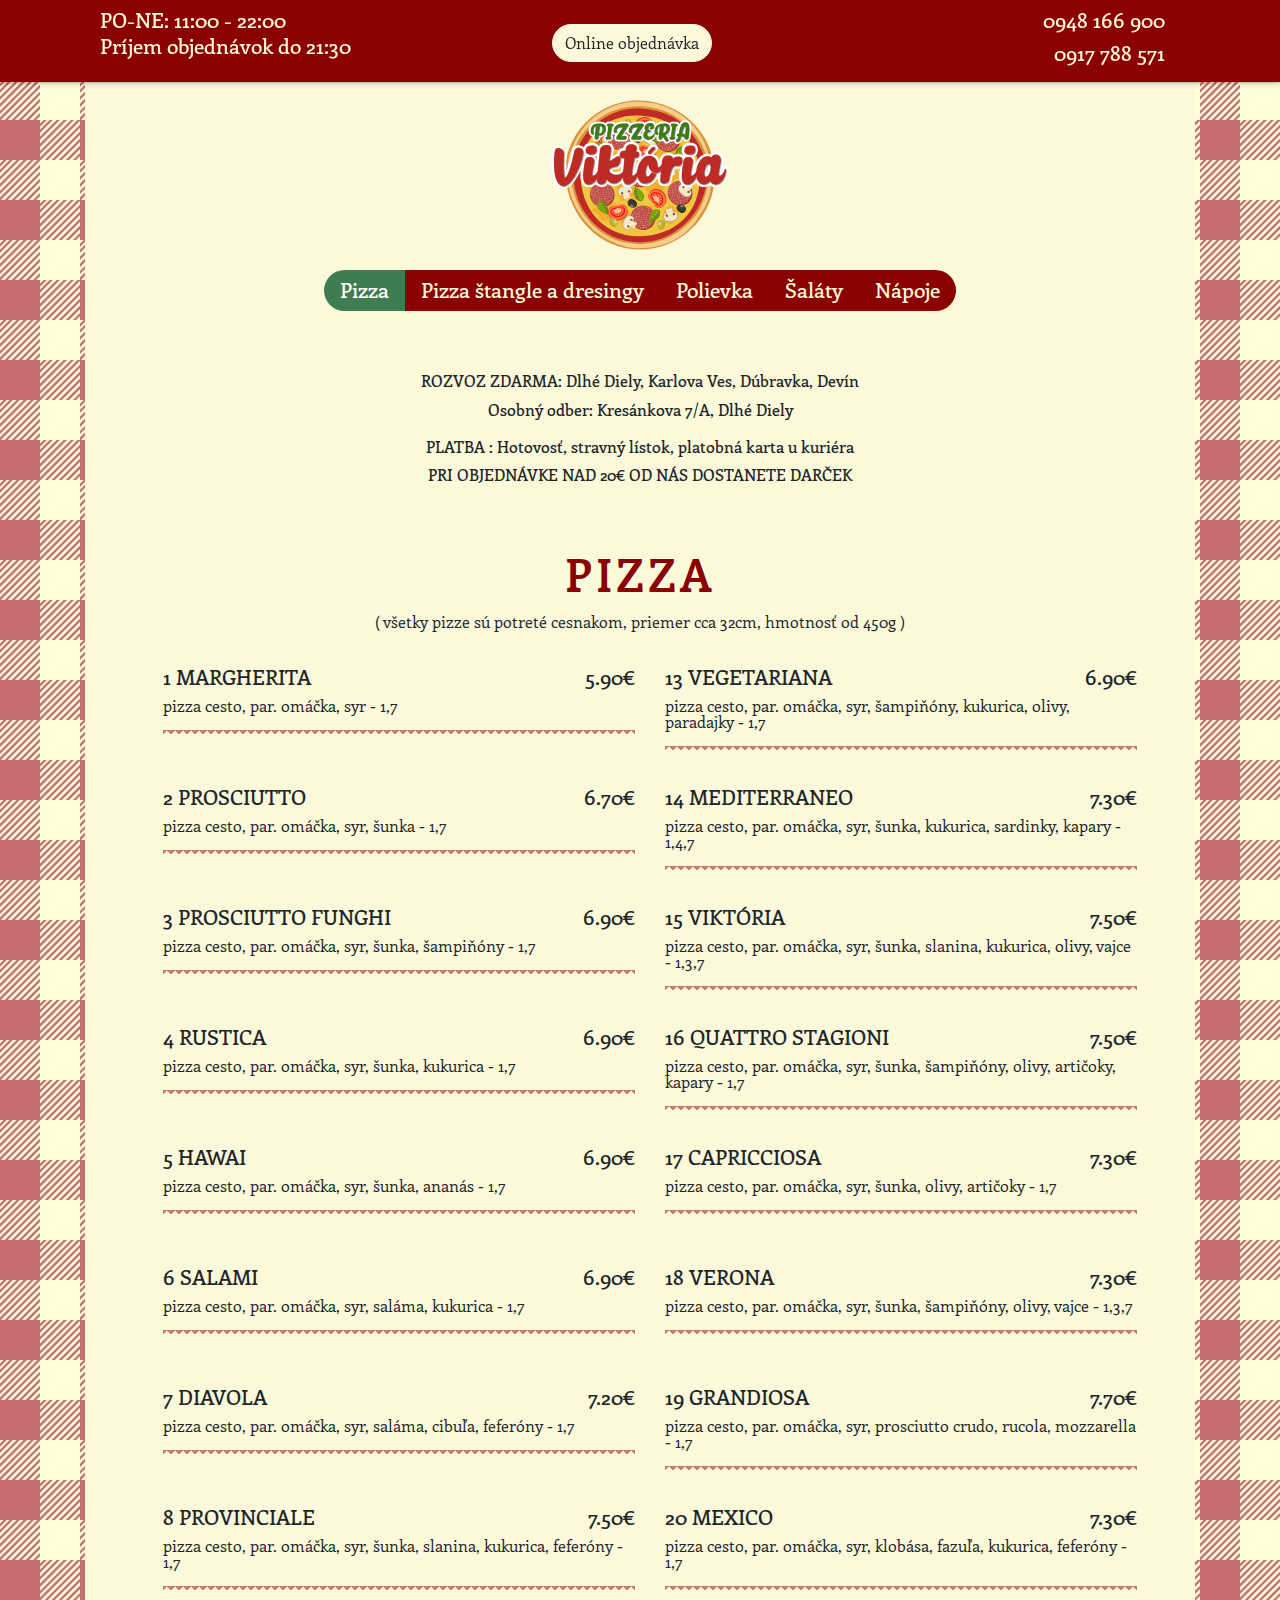
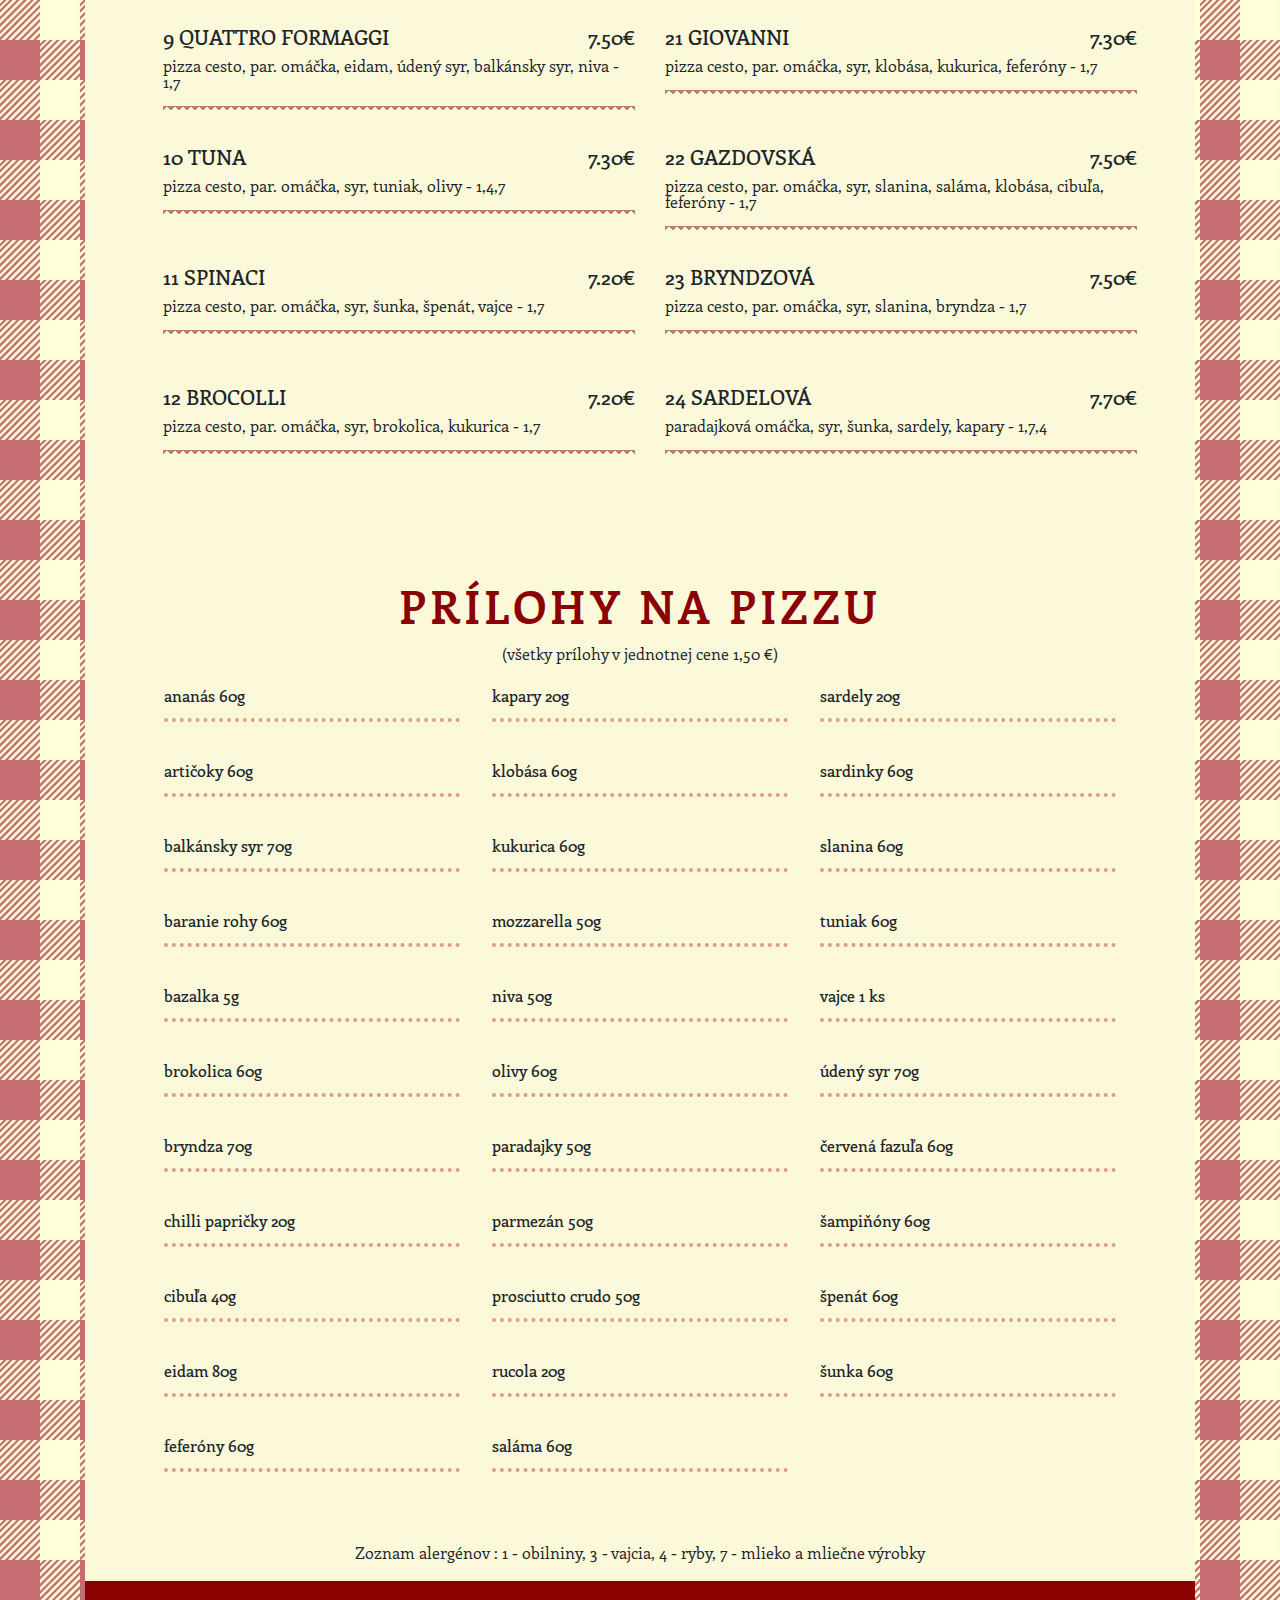
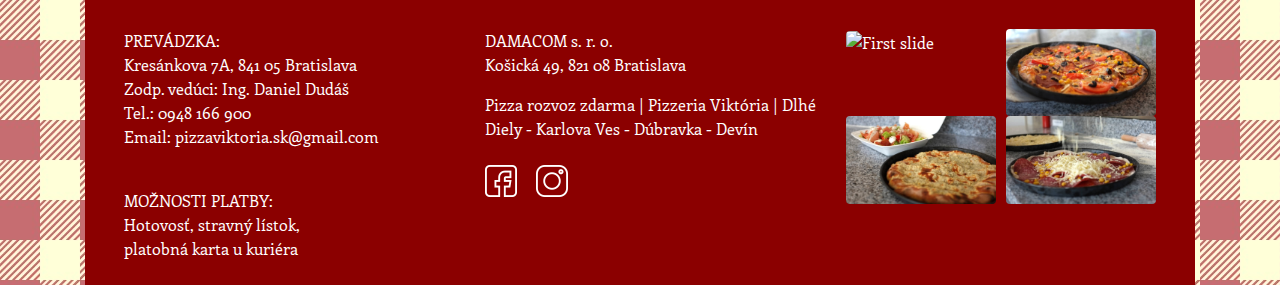
==== index.html @ 2da9f386 "Add link na objednavka" ====
<!DOCTYPE html>
<html lang="sk">

<head>
    <!-- Google Tag Manager -->
    <script>(function (w, d, s, l, i) {
            w[l] = w[l] || []; w[l].push({
                'gtm.start':
                    new Date().getTime(), event: 'gtm.js'
            }); var f = d.getElementsByTagName(s)[0],
                j = d.createElement(s), dl = l != 'dataLayer' ? '&l=' + l : ''; j.async = true; j.src =
                    'https://www.googletagmanager.com/gtm.js?id=' + i + dl; f.parentNode.insertBefore(j, f);
        })(window, document, 'script', 'dataLayer', 'GTM-PQB642Q');</script>
    <!-- End Google Tag Manager -->
    <meta charset="utf-8">
    <meta name="viewport" content="width=device-width, initial-scale=1.0">
    <link rel="shortcut icon" href="img/logo.svg" type="image/png">
    <link rel="apple-touch-icon" href="img/logo.svg" type="image/png">
    <!--SEO-->
    <title>Pizza Viktória | Karlova Ves - donáška | Pizza</title>
    <meta name="description"
        content="Nová pizzeria na Dlhých dieloch - ponúkame taliansku pizzu, pizza štangle, šaláty, polievky a nápoje na donáška zadarmo Dlhé diely, Karlova Ves, Dúbravka, Devín ">
    <link rel="canonical" href="https://www.pizzaviktoria.sk">
    <!--Meta og-->
    <meta property="og:title" content="Pizza Viktória | Karlova Ves - donáška | Pizza">
    <meta property="og:description"
        content="Nová pizzeria na Dlhých dieloch - ponúkame taliansku pizzu, pizza štangle, šaláty, polievky a nápoje na donáška zadarmo Dlhé diely, Karlova Ves, Dúbravka, Devín ">
    <meta property="og:url" content="https://www.pizzaviktoria.sk">
    <meta property="og:site_name" content="Pizzeria Viktoria">
    <meta property="og:type" content="website">
    <meta name="google-site-verification" content="74Tq7AH_2-wcPOFtsj3N2cmkaJnXQyKGH0ujTbYMblY">
    <!--Links-->
    <link rel="stylesheet" href="css/main.css">
    <link rel="stylesheet" href="css/custom.css">
    <link rel="stylesheet" href="css/grid.css">
    <link href="https://fonts.googleapis.com/css2?family=Enriqueta:wght@400;500;600;700&display=swap" rel="stylesheet">
    <link href="https://fonts.googleapis.com/css2?family=Source+Serif+Pro:wght@400;600&display=swap" rel="stylesheet">
</head>

<body>
    <!-- Google Tag Manager (noscript) -->
    <noscript><iframe src="https://www.googletagmanager.com/ns.html?id=GTM-PQB642Q" height="0" width="0"
            style="display:none;visibility:hidden"></iframe></noscript>
    <!-- End Google Tag Manager (noscript) -->
    <header class="navbar fixed-top navbar-expand-lg navbar-dark bg-primary">
        <div class="container-md">
            <div class="row w-100 justify-content-center">
                <div class="d-lg-none col-3 col-md-2">
                    <a class="" href="#">
                        <img src="img/logo.svg" width="70" height="70" alt="" loading="lazy">
                    </a>
                </div>
                <div class="pr-0 col-7 col-md-8 col-lg-12">
                    <div class="row">
                        <div class="col-12 col-lg-4">
                            <span class="navbar-txt h3 text-light">PO-NE: 11:00 - 22:00 <br>Príjem objednávok do
                                21:30</span>
                        </div>
                        <div class="col-lg-4 align-middle text-center mt-3 d-none d-lg-block">
                            <a class="heartbeat btn btn-light rounded-pill" role="button" href="https://objednavky.pizzaviktoria.sk" >Online objednávka</a>
                        </div>
                        <div class="col-12 col-lg-4">
                            <div class="row no-gutters">
                                <a href="tel:+421948166900" class="navbar-txt text-light h3 ml-lg-auto">0948 166 900</a>
                                <div class="w-100 d-none d-lg-block"></div>
                                <span class="d-lg-none text-light">&nbsp;-&nbsp;</span>
                                <a href="tel:+421917788571" class="navbar-txt text-light h3 ml-lg-auto">0917 788 571</a>
                            </div>
                        </div>
                    </div>
                </div>
                <div class="col-2 col-md-2">
                    <button class="navbar-dark navbar-toggler" type="button" data-toggle="collapse"
                        data-target="#navbarTogglerDemo02" aria-controls="navbarTogglerDemo02" aria-expanded="false"
                        aria-label="Toggle navigation">
                        <span class="navbar-toggler-icon"></span>
                    </button>
                </div>
                <div class="collapse navbar-lg-collapse" id="navbarTogglerDemo02">
                    <a class=" h2 nav-link active" href="index.html">Pizza</a>
                    <a class=" h2 nav-link" href="pizza-stangle.html">Pizza štangle a dresingy</a>
                    <a class=" h2 nav-link" href="polievky.html">Polievka</a>
                    <a class=" h2 nav-link" href="salaty.html">Šaláty</a>
                    <a class=" h2 nav-link" href="napoje.html">Nápoje</a>
                </div>
            </div>
        </div>
    </header>
    <!--<div id="btn-akcia" class="row fixed-top">
        <button type="button" class="btn btn-primary" onclick="$('.alert').show()">AKCIA - nápoj zdarma !!</button>
    </div>
    <div id="akcia" class="alert alert-dark alert-dismissible fade show fixed-top col-lg-4 mx-auto text-center"
        role="alert" style="display: none;">
        <h4 class="alert-heading">!!! AKCIA !!!</h4>
        <button type="button" class="close" data-hide="alert" aria-label="Close">
            <span aria-hidden="true">&times;</span>
        </button>
        <p>Objednaj si u nás v čase od 11:00 do 15:00 a získaj 0,33 l nápoj úplne z a d a r m o !!!</p>
        <hr>
        <p class="mb-0">1x pizza = 0,33 l nápoj zadarmo<br>
            1x šalát = 0,33 l nápoj zadarmo<br>
            1x polievka + 1x pizza štangle = 0,33 l nápoj zadarmo
        </p>
    </div>-->
    <div class="container-sm bg-light ">
        <div class="row justify-content-center d-none d-lg-block">
            <a href="index.html">
                <img src="img/logo.svg" width="190" class="rounded mx-auto d-block" alt="...">
            </a>
        </div>
        <nav>
            <div class="row justify-content-center d-none d-lg-block">
                <ul class="nav justify-content-center nav-pills">
                    <li class="nav-item">
                        <a class=" h3 nav-link active rounded-left" href="index.html">Pizza</a>
                    </li>
                    <li class="nav-item">
                        <a class=" h3 nav-link rounded-0" href="pizza-stangle.html">Pizza štangle a dresingy</a>
                    </li>
                    <li class="nav-item">
                        <a class=" h3 nav-link rounded-0" href="polievky.html">Polievka</a>
                    </li>
                    <li class="nav-item">
                        <a class=" h3 nav-link rounded-0" href="salaty.html">Šaláty</a>
                    </li>
                    <li class="nav-item">
                        <a class=" h3 nav-link rounded-right" href="napoje.html">Nápoje</a>
                    </li>
                </ul>
            </div>
        </nav>
        <div class="row justify-content-center pt-5">
            <div class="text-center">
                <p class="h6">
                    ROZVOZ ZDARMA: Dlhé Diely, Karlova Ves, Dúbravka, Devín </br> Osobný odber: Kresánkova 7/A, Dlhé
                    Diely
                </p>
                <p class="h6">PLATBA : Hotovosť, stravný lístok, platobná karta u kuriéra </br>PRI OBJEDNÁVKE NAD 20€ OD
                    NÁS DOSTANETE DARČEK</p>
            </div>
        </div>
        <div class="row justify-content-center pt-5">
            <h1 class="text-center text-dark text-uppercase">Pizza</h1>
        </div>
        <div class="row justify-content-center">
            <p class="text-center">( všetky pizze sú potreté cesnakom, priemer cca 32cm, hmotnosť od 450g )</p>
        </div>
        <div id="grid1" class="d-flex flex-md-column flex-wrap px-md-5 align-content-around">
            <!--parsovane data pizza-->
        </div>
        <div class="row justify-content-center pt-5">
            <h1 class="text-center text-dark text-uppercase">Prílohy na pizzu</h1>
        </div>
        <div class="row justify-content-center">
            <p>(všetky prílohy v jednotnej cene 1,50 €)</p>
        </div>
        <div id="grid2" class="d-flex flex-column flex-wrap px-md-5 align-content-around">
            <!--parsovane data prilohy-->
        </div>
        <article class="row justify-content-center mt-4">
            <p class="text-center">Zoznam alergénov : 1 - obilniny, 3 - vajcia, 4 - ryby, 7 - mlieko a mliečne výrobky
            </p>
        </article>
        <!--paticka linka na objednavky visible on mobile-->
        <div class="row fixed-bottom bg-danger pb-4 d-block d-lg-none">
            <div class="col text-center mt-3">
                <a class="heartbeat btn btn-light rounded-pill" role="button" href="https://objednavky.pizzaviktoria.sk" >Online objednávka</a>
            </div>
        </div>
        <footer>
            <div class="row bg-dark text-white p-4">
                <div class="col-sm-12 col-md-6 col-lg pt-4">
                    <address>
                        PREVÁDZKA:<br>
                        Kresánkova 7A, 841 05 Bratislava<br>
                        Zodp. vedúci: Ing. Daniel Dudáš<br>
                        <a href="tel:+421948166900">Tel.: 0948 166 900</a><br>
                        Email: pizzaviktoria.sk@gmail.com<br><br>
                    </address>
                    MOŽNOSTI PLATBY:<br>
                    Hotovosť, stravný lístok,<br>
                    platobná karta u kuriéra<br>
                </div>
                <div id="adresa" class="col-sm-12 col-md-6 col-lg pt-4">
                    <address>
                        DAMACOM s. r. o.<br>
                        Košická 49, 821 08 Bratislava
                    </address>
                    <div>Pizza rozvoz zdarma | Pizzeria Viktória | Dlhé Diely - Karlova Ves - Dúbravka - Devín</div>
                    <br>
                    <div>
                        <a class="socialicon"
                            href="https://www.facebook.com/Pizzeria-Vikt%C3%B3ria-Kres%C3%A1nkova-106504931044332"
                            target="_blank"><img src="img/facebook.png" alt="" width="32" height="32"
                                title="Facebook link"></a>
                        <a class="socialicon"
                            href="https://www.instagram.com/pizzeria_viktoria/"
                            target="_blank"><img src="img/instagram.png" alt="" width="32" height="32"
                                title="Instagram link"></a>
                    </div>
                </div>
                <div id="ft-gallery" class="col-sm-12 col-md-auto col-lg mt-md-4">
                    <div class="d-flex flex-row justify-content-between flex-wrap" id="gallery" data-toggle="modal"
                        data-target="#galleryModal">
                        <div class="">
                            <img class="ft-gallery rounded" src="img/Auta-rozvoz-1.jpg" alt="First slide"
                                data-target="#carouselContent" data-slide-to="0">
                        </div>
                        <div class="">
                            <img class="ft-gallery rounded" src="img/Galeria-Pizza-1.jpg" alt="First slide"
                                data-target="#carouselContent" data-slide-to="0">
                        </div>
                        <div class="">
                            <img class="ft-gallery rounded" src="img/Galeria-Salad-2.jpg" alt="First slide"
                                data-target="#carouselContent" data-slide-to="0">
                        </div>
                        <div class="">
                            <img class="ft-gallery rounded" src="img/Galeria-Pizza-3.jpg" alt="First slide"
                                data-target="#carouselContent" data-slide-to="0">
                        </div>
                    </div>
                </div>
        </footer>
    </div>

    <!-- Modal -->
    <div class="modal fade" id="galleryModal" tabindex="-1" role="dialog" aria-labelledby="exampleModalCenterTitle"
        aria-hidden="true">
        <div class="modal-dialog modal-dialog-centered modal-lg" role="document">
            <div class="modal-content">
                <div class="modal-header">
                    <h5 class="modal-title" id="exampleModalLongTitle">Galéria</h5>
                    <button type="button" class="close" data-dismiss="modal" aria-label="Close">
                        <span aria-hidden="true">&times;</span>
                    </button>
                </div>
                <div class="modal-body">
                    <!-- Modal content-->
                    <div id="carouselContent" class="carousel slide" data-ride="carousel">
                        <div id="galleryItems" class="carousel-inner">
                            <!--parsovanie obrazkov pre galeriu-->
                        </div>
                        <a class="carousel-control-prev" href="#carouselContent" role="button" data-slide="prev">
                            <span class="carousel-control-prev-icon" aria-hidden="true"></span>
                            <span class="sr-only">Previous</span>
                        </a>
                        <a class="carousel-control-next" href="#carouselContent" role="button" data-slide="next">
                            <span class="carousel-control-next-icon" aria-hidden="true"></span>
                            <span class="sr-only">Next</span>
                        </a>
                    </div>
                </div>
            </div>
        </div>
    </div>
    </div>
    </div>

    <!-- Optional JavaScript -->



    <!-- jQuery first, then Popper.js, then Bootstrap JS -->
    <script src="https://code.jquery.com/jquery-3.5.1.slim.min.js"
        integrity="sha384-DfXdz2htPH0lsSSs5nCTpuj/zy4C+OGpamoFVy38MVBnE+IbbVYUew+OrCXaRkfj"
        crossorigin="anonymous"></script>
    <script src="https://cdn.jsdelivr.net/npm/popper.js@1.16.0/dist/umd/popper.min.js"
        integrity="sha384-Q6E9RHvbIyZFJoft+2mJbHaEWldlvI9IOYy5n3zV9zzTtmI3UksdQRVvoxMfooAo"
        crossorigin="anonymous"></script>
    <script src="https://stackpath.bootstrapcdn.com/bootstrap/4.5.0/js/bootstrap.min.js"
        integrity="sha384-OgVRvuATP1z7JjHLkuOU7Xw704+h835Lr+6QL9UvYjZE3Ipu6Tp75j7Bh/kR0JKI"
        crossorigin="anonymous"></script>

    <script>
        const galleryData = [
            {
                "title": "Autá pizza rozvozcov",
                "popis": "Autá pre rozvoz pizze, šalátov a pizza štanglí v Devíne a Dúbravke",
                "name": "Auta-rozvoz-1.jpg",
                "poradie": 1
            },
            {
                "title": "2 autá našich rozvozcov",
                "popis": "Autá našich dvoch rozvozcov pre rozvoz pizze do 45 minút",
                "name": "Auta-rozvoz-2.jpg",
                "poradie": 2
            },
            {
                "title": "Pizza Salami priamo z pece",
                "popis": "Pizza pečená z kvalitných a čerstvých surovín na rozvoz v Karlovej Vsi a Devíne",
                "name": "Galeria-Pizza-1.jpg",
                "poradie": 3
            },
            {
                "title": "Pizza Salami pripravená na rozvoz",
                "popis": "Pizza Salami práve upečená a pripravená na rozvoz na Dlhé Diely a Devín",
                "name": "Galeria-Pizza-2.jpg",
                "poradie": 4
            },
            {
                "title": "Pizza Salami",
                "popis": "Príprava pizze na rozvoz v Devíne od Pizzeria Viktória",
                "name": "Galeria-Pizza-3.jpg",
                "poradie": 5
            },
            {
                "title": "Pizza Gazdovská na rozvoz",
                "popis": "pizza na rozvoz aj Dúbravka od Pizzeria Viktória",
                "name": "Galeria-Pizza-4.jpg",
                "poradie": 6
            },
            {
                "title": "Šalát De Luxe",
                "popis": "šalát a pizza Štangle na rozvoz Dlhé diely od Pizzeria Viktória",
                "name": "Galeria-Salad-1.jpg",
                "poradie": 7
            },
            {
                "title": "Šalát z čerstvých surovín a pizza štangle",
                "popis": "šalát a pizza štangle na rozvoz Dúbravka od Pizzeria Viktória",
                "name": "Galeria-Salad-2.jpg",
                "poradie": 8
            },
            {
                "title": "Šalát s proscuitom",
                "popis": "Šaláty a pizza na rozvoz na Dlhých dieloch",
                "name": "Galeria-Salad-3.jpg",
                "poradie": 9
            }, {
                "title": "Pizza Viktoria Vyklad",
                "popis": "Prezentacia značky Pizzeria Viktoria",
                "name": "Pizza Viktoria Vyklad.jpg",
                "poradie": 10
            }
        ];


        const menuData = [
            {
                "kategoria": "Pizza",
                "title": "MARGHERITA",
                "popis": "pizza cesto, par. omáčka, syr - 1,7",
                "alergen": "1,7",
                "poradie": 1,
                "cena": "5.9",
                "euro": "5,90 €"
            },
            {
                "kategoria": "Pizza",
                "title": "PROSCIUTTO",
                "popis": "pizza cesto, par. omáčka, syr, šunka  - 1,7",
                "alergen": "1,7",
                "poradie": 2,
                "cena": "6.7",
                "euro": "6,70 €"
            },
            {
                "kategoria": "Pizza",
                "title": "PROSCIUTTO FUNGHI",
                "popis": "pizza cesto, par. omáčka, syr, šunka, šampiňóny  - 1,7",
                "alergen": "1,7",
                "poradie": 3,
                "cena": "6.9",
                "euro": "6,90 €"
            },
            {
                "kategoria": "Pizza",
                "title": "RUSTICA",
                "popis": "pizza cesto, par. omáčka, syr, šunka, kukurica  - 1,7",
                "alergen": "1,7",
                "poradie": 4,
                "cena": "6.9",
                "euro": "6,90 €"
            },
            {
                "kategoria": "Pizza",
                "title": "HAWAI",
                "popis": "pizza cesto, par. omáčka, syr, šunka, ananás  - 1,7",
                "alergen": "1,7",
                "poradie": 5,
                "cena": "6.9",
                "euro": "6,90 €"
            },
            {
                "kategoria": "Pizza",
                "title": "SALAMI",
                "popis": "pizza cesto, par. omáčka, syr, saláma, kukurica  - 1,7",
                "alergen": "1,7",
                "poradie": 6,
                "cena": "6.9",
                "euro": "6.90 €"
            },
            {
                "kategoria": "Pizza",
                "title": "DIAVOLA",
                "popis": "pizza cesto, par. omáčka, syr, saláma, cibuľa, feferóny  - 1,7",
                "alergen": "1,7",
                "poradie": 7,
                "cena": "7.2",
                "euro": "7,20 €"
            },
            {
                "kategoria": "Pizza",
                "title": "PROVINCIALE",
                "popis": "pizza cesto, par. omáčka, syr, šunka, slanina, kukurica, feferóny  - 1,7",
                "alergen": "1,7",
                "poradie": 8,
                "cena": "7.5",
                "euro": "7,50 €"
            },
            {
                "kategoria": "Pizza",
                "title": "QUATTRO FORMAGGI",
                "popis": "pizza cesto, par. omáčka, eidam, údený syr, balkánsky syr, niva  - 1,7",
                "alergen": "1,7",
                "poradie": 9,
                "cena": "7.5",
                "euro": "7,50 €"
            },
            {
                "kategoria": "Pizza",
                "title": "TUNA",
                "popis": "pizza cesto, par. omáčka, syr, tuniak,  olivy - 1,4,7",
                "alergen": "1,4,7",
                "poradie": 10,
                "cena": "7.3",
                "euro": "7,30 €"
            },
            {
                "kategoria": "Pizza",
                "title": "SPINACI",
                "popis": "pizza cesto, par. omáčka, syr, šunka, špenát, vajce - 1,7",
                "alergen": "1,3,7",
                "poradie": 11,
                "cena": "7.2",
                "euro": "7,20 €"
            },
            {
                "kategoria": "Pizza",
                "title": "BROCOLLI",
                "popis": "pizza cesto, par. omáčka, syr, brokolica, kukurica - 1,7",
                "alergen": "1,7",
                "poradie": 12,
                "cena": "7.2",
                "euro": "7,20 €"
            },
            {
                "kategoria": "Pizza",
                "title": "VEGETARIANA",
                "popis": "pizza cesto, par. omáčka, syr, šampiňóny, kukurica, olivy, paradajky - 1,7",
                "alergen": "1,7",
                "poradie": 13,
                "cena": "6.9",
                "euro": "6,90 €"
            },
            {
                "kategoria": "Pizza",
                "title": "MEDITERRANEO",
                "popis": "pizza cesto, par. omáčka, syr, šunka, kukurica, sardinky, kapary - 1,4,7",
                "alergen": "1,4,7",
                "poradie": 14,
                "cena": "7.3",
                "euro": "7,30 €"
            },
            {
                "kategoria": "Pizza",
                "title": "VIKTÓRIA",
                "popis": "pizza cesto, par. omáčka, syr, šunka, slanina, kukurica, olivy, vajce - 1,3,7",
                "alergen": "1,3,7",
                "poradie": 15,
                "cena": "7.5",
                "euro": "7,50 €"
            },
            {
                "kategoria": "Pizza",
                "title": "QUATTRO STAGIONI",
                "popis": "pizza cesto, par. omáčka, syr, šunka, šampiňóny, olivy, artičoky, kapary - 1,7",
                "alergen": "1,7",
                "poradie": 16,
                "cena": "7.5",
                "euro": "7,50 €"
            },
            {
                "kategoria": "Pizza",
                "title": "CAPRICCIOSA",
                "popis": "pizza cesto, par. omáčka, syr, šunka, olivy, artičoky - 1,7",
                "alergen": "1,7",
                "poradie": 17,
                "cena": "7.3",
                "euro": "7,30 €"
            },
            {
                "kategoria": "Pizza",
                "title": "VERONA",
                "popis": "pizza cesto, par. omáčka, syr, šunka, šampiňóny, olivy, vajce - 1,3,7",
                "alergen": "1,3,7",
                "poradie": 18,
                "cena": "7.3",
                "euro": "7,30 €"
            },
            {
                "kategoria": "Pizza",
                "title": "GRANDIOSA",
                "popis": "pizza cesto, par. omáčka, syr, prosciutto crudo, rucola, mozzarella - 1,7",
                "alergen": "1,7",
                "poradie": 19,
                "cena": "7.7",
                "euro": "7,70 €"
            },
            {
                "kategoria": "Pizza",
                "title": "MEXICO",
                "popis": "pizza cesto, par. omáčka, syr, klobása, fazuľa, kukurica, feferóny - 1,7",
                "alergen": "1,7",
                "poradie": 20,
                "cena": "7.3",
                "euro": "7,30 €"
            },
            {
                "kategoria": "Pizza",
                "title": "GIOVANNI",
                "popis": "pizza cesto, par. omáčka, syr, klobása, kukurica, feferóny - 1,7",
                "alergen": "1,7",
                "poradie": 21,
                "cena": "7.3",
                "euro": "7,30 €"
            },
            {
                "kategoria": "Pizza",
                "title": "GAZDOVSKÁ",
                "popis": "pizza cesto, par. omáčka, syr, slanina, saláma, klobása, cibuľa, feferóny - 1,7",
                "alergen": "1,7",
                "poradie": 22,
                "cena": "7.5",
                "euro": "7,50 €"
            },
            {
                "kategoria": "Pizza",
                "title": "BRYNDZOVÁ",
                "popis": "pizza cesto, par. omáčka, syr, slanina, bryndza - 1,7",
                "alergen": "1,7",
                "poradie": 23,
                "cena": "7.5",
                "euro": "7,50 €"
            },
            {
                "kategoria": "Pizza",
                "title": "SARDELOVÁ",
                "popis": "paradajková omáčka, syr, šunka, sardely, kapary - 1,7,4",
                "alergen": "1,4,7",
                "poradie": 24,
                "cena": "7.7",
                "euro": "7,70 €"
            },
            {
                "kategoria": "prilohy",
                "title": "ananás 60g",
                "popis": "",
                "alergen": "",
                "poradie": 29,
                "cena": "",
                "euro": ""
            },
            {
                "kategoria": "prilohy",
                "title": "artičoky 60g",
                "popis": "",
                "alergen": "",
                "poradie": 30,
                "cena": "",
                "euro": ""
            },
            {
                "kategoria": "prilohy",
                "title": "balkánsky syr 70g",
                "popis": "",
                "alergen": "",
                "poradie": 31,
                "cena": "",
                "euro": ""
            },
            {
                "kategoria": "prilohy",
                "title": "baranie rohy 60g",
                "popis": "",
                "alergen": "",
                "poradie": 59,
                "cena": "",
                "euro": ""
            },
            {
                "kategoria": "prilohy",
                "title": "bazalka 5g",
                "popis": "",
                "alergen": "",
                "poradie": 32,
                "cena": "",
                "euro": ""
            },
            {
                "kategoria": "prilohy",
                "title": "brokolica 60g",
                "popis": "",
                "alergen": "",
                "poradie": 33,
                "cena": "",
                "euro": ""
            },
            {
                "kategoria": "prilohy",
                "title": "bryndza 70g",
                "popis": "",
                "alergen": "",
                "poradie": 34,
                "cena": "",
                "euro": ""
            },
            {
                "kategoria": "prilohy",
                "title": "chilli papričky 20g",
                "popis": "",
                "alergen": "",
                "poradie": 39,
                "cena": "",
                "euro": ""
            },
            {
                "kategoria": "prilohy",
                "title": "cibuľa 40g",
                "popis": "",
                "alergen": "",
                "poradie": 35,
                "cena": "",
                "euro": ""
            },
            {
                "kategoria": "prilohy",
                "title": "eidam 80g",
                "popis": "",
                "alergen": "",
                "poradie": 37,
                "cena": "",
                "euro": ""
            },
            {
                "kategoria": "prilohy",
                "title": "feferóny 60g",
                "popis": "",
                "alergen": "",
                "poradie": 38,
                "cena": "",
                "euro": ""
            },
            {
                "kategoria": "prilohy",
                "title": "kapary 20g",
                "popis": "",
                "alergen": "",
                "poradie": 40,
                "cena": "",
                "euro": ""
            },
            {
                "kategoria": "prilohy",
                "title": "klobása 60g",
                "popis": "",
                "alergen": "",
                "poradie": 41,
                "cena": "",
                "euro": ""
            },
            {
                "kategoria": "prilohy",
                "title": "kukurica 60g",
                "popis": "",
                "alergen": "",
                "poradie": 42,
                "cena": "",
                "euro": ""
            },
            {
                "kategoria": "prilohy",
                "title": "mozzarella 50g",
                "popis": "",
                "alergen": "",
                "poradie": 43,
                "cena": "",
                "euro": ""
            },
            {
                "kategoria": "prilohy",
                "title": "niva 50g",
                "popis": "",
                "alergen": "",
                "poradie": 44,
                "cena": "",
                "euro": ""
            },
            {
                "kategoria": "prilohy",
                "title": "olivy 60g",
                "popis": "",
                "alergen": "",
                "poradie": 45,
                "cena": "",
                "euro": ""
            },
            {
                "kategoria": "prilohy",
                "title": "paradajky 50g",
                "popis": "",
                "alergen": "",
                "poradie": 46,
                "cena": "",
                "euro": ""
            },
            {
                "kategoria": "prilohy",
                "title": "parmezán 50g",
                "popis": "",
                "alergen": "",
                "poradie": 47,
                "cena": "",
                "euro": ""
            },
            {
                "kategoria": "prilohy",
                "title": "prosciutto crudo 50g",
                "popis": "",
                "alergen": "",
                "poradie": 48,
                "cena": "",
                "euro": ""
            },
            {
                "kategoria": "prilohy",
                "title": "rucola 20g",
                "popis": "",
                "alergen": "",
                "poradie": 49,
                "cena": "",
                "euro": ""
            },
            {
                "kategoria": "prilohy",
                "title": "saláma 60g",
                "popis": "",
                "alergen": "",
                "poradie": 50,
                "cena": "",
                "euro": ""
            },
            {
                "kategoria": "prilohy",
                "title": "sardely 20g",
                "popis": "",
                "alergen": "",
                "poradie": 51,
                "cena": "",
                "euro": ""
            },
            {
                "kategoria": "prilohy",
                "title": "sardinky 60g",
                "popis": "",
                "alergen": "",
                "poradie": 52,
                "cena": "",
                "euro": ""
            },
            {
                "kategoria": "prilohy",
                "title": "slanina 60g",
                "popis": "",
                "alergen": "",
                "poradie": 53,
                "cena": "",
                "euro": ""
            },
            {
                "kategoria": "prilohy",
                "title": "tuniak 60g",
                "popis": "",
                "alergen": "",
                "poradie": 56,
                "cena": "",
                "euro": ""
            },
            {
                "kategoria": "prilohy",
                "title": "vajce 1 ks",
                "popis": "",
                "alergen": "",
                "poradie": 58,
                "cena": "",
                "euro": ""
            },
            {
                "kategoria": "prilohy",
                "title": "údený syr 70g",
                "popis": "",
                "alergen": "",
                "poradie": 57,
                "cena": "",
                "euro": ""
            },
            {
                "kategoria": "prilohy",
                "title": "červená fazuľa 60g",
                "popis": "",
                "alergen": "",
                "poradie": 36,
                "cena": "",
                "euro": ""
            },
            {
                "kategoria": "prilohy",
                "title": "šampiňóny 60g",
                "popis": "",
                "alergen": "",
                "poradie": 53,
                "cena": "",
                "euro": ""
            },
            {
                "kategoria": "prilohy",
                "title": "špenát 60g",
                "popis": "",
                "alergen": "",
                "poradie": 54,
                "cena": "",
                "euro": ""
            },
            {
                "kategoria": "prilohy",
                "title": "šunka 60g",
                "popis": "",
                "alergen": "",
                "poradie": 55,
                "cena": "",
                "euro": ""
            }];

        function menuTemplate1(menuitem) {
            let menutype = menuitem.kategoria;
            if (menutype == 'Pizza') {
                return `
                    <div class="grid-item" data-order="${menuitem.poradie}">
                            <div class="product-menu text-body">
                                <div class="d-flex product-menu-top align-items-start">
                                    <div class="product-menu-title">
                                        <h3 class="text-uppercase"><span class="text-poradie">${menuitem.poradie}</span>&nbsp;${menuitem.title}</h3>
                                    </div>
                                    <div class="product-menu-price">
                                        <h3>${menuitem.cena}0€</h3>
                                    </div>
                                </div>
                                <p class="product-menu-ingredience">${menuitem.popis}</p>
                                <div class="hr-triangle">
                                    <div class="hr-top"></div>
                                    <div class="hr-custom"></div>
                                </div>
                            </div>
                            </div>
                        </div>
                `
            } else {
                return ''
            }
        }

        function menuTemplate2(menuitem) {
            let menutype = menuitem.kategoria;
            if (menutype == 'prilohy') {
                return `
                    <div class="second-grid-item" data-order="${menuitem.poradie}">
                            <div class="product-menu text-body">
                                <div class="d-flex product-menu-top align-items-start">
                                    <div class="product-menu-title">
                                        <h3 class="h6 text-lowercase">${menuitem.title}</h3>
                                    </div>
                                    <div class="product-menu-price">
                                        <p>${menuitem.cena}</p>
                                    </div>
                                </div>
                                <div class="hr-dot">
                                    <div class="hr-top"></div>
                                    <div class="hr-custom-2"></div>
                                </div>
                            </div>
                            </div>
                        </div>
                `
            } else {
                return ''
            }
        }

        function menuTemplate3(galleryitem) {
            let itemposition = galleryitem.poradie;
            if (itemposition == 1) {
                return `
            <div class="carousel-item active">    
            <img class="d-block w-100" src="img/${galleryitem.name}" alt="${galleryitem.title}">
            </div>
                `
            }
            else {
                return `
            <div class="carousel-item">    
            <img class="d-block w-100" src="img/${galleryitem.name}" alt="${galleryitem.title}">
            </div>
                `
            }

        }

        document.getElementById("grid1").innerHTML = `
        ${menuData.map(menuTemplate1).join('')}
        `
        document.getElementById("grid2").innerHTML = `
        ${menuData.map(menuTemplate2).join('')}
        `
        document.getElementById("galleryItems").innerHTML = `
        ${galleryData.map(menuTemplate3).join('')}
        `
    </script>

    <script>
        $(function () {
            $("[data-hide]").on("click", function () {
                $("." + $(this).attr("data-hide")).hide();

            });

        });
    </script>


</body>

</html>
---- css/custom.css ----
/* Variables */
:root {
    --dark-col: #8B0000;
    --light-col: #FCF9DB;
    --active-col: #407C51;
    --hoover-col: #BA3030;
    --dark-text: #000000;
    --light-text: #FCF9DB;
}

/* Main */
body {
background-image: url("../img/bg-img.jpg");
background-color:rgba(252, 249, 219, 1);
padding-top: 80px;
}

h1 {
    font-weight: 600;
    letter-spacing: 4px;
}

.h6 {
    line-height: 1.8;
    }


/* Nav */
.nav-link {
    background-color: var(--dark-col);
    color: var(--light-text);
}

.nav-pills .nav-link {
    border-radius: initial;
}

.nav-pills .nav-link.active, .nav-pills .show>.nav-link {
    background-color: var(--active-col);
}

a:hover {
    background-color: var(--hoover-col);
    color: var(--light-text);
}

.rounded-left {
    border-top-left-radius: 1.5rem!important;
    border-bottom-left-radius: 1.5rem!important;
}

.rounded-right {
    border-top-right-radius: 1.5rem!important;
    border-bottom-right-radius: 1.5rem!important;
}

.navbar {
    background-color: rgba(139, 0, 0, 1);
    border-top: 0px solid rgba(0, 0, 0, 1);
    border-bottom: 0px solid rgba(0, 0, 0, 1);
    box-shadow: 0px 0px 5px 0px rgba(0, 0, 0, 0.5)
}

a.h2.nav-link.active{
    background-color: var(--active-col);
}

.navbar-dark .navbar-toggler-icon {
    background-image: url("data:image/svg+xml,%3csvg xmlns='http://www.w3.org/2000/svg' width='30' height='30' viewBox='0 0 30 30'%3e%3cpath stroke='rgba%28255, 255, 255, 0.8%29' stroke-linecap='round' stroke-miterlimit='10' stroke-width='2' d='M4 7h22M4 15h22M4 23h22'/%3e%3c/svg%3e");
}

/* Header */

.heartbeat {
	-webkit-animation: heartbeat 1.5s ease-in-out 2 both;
	        animation: heartbeat 1.5s ease-in-out 2 both;
}

/* ----------------------------------------------
 * Generated by Animista on 2020-12-1 10:49:50
 * Licensed under FreeBSD License.
 * See http://animista.net/license for more info. 
 * w: http://animista.net, t: @cssanimista
 * ---------------------------------------------- */

/**
 * ----------------------------------------
 * animation heartbeat
 * ----------------------------------------
 */
 @-webkit-keyframes heartbeat {
    from {
      -webkit-transform: scale(1);
              transform: scale(1);
      -webkit-transform-origin: center center;
              transform-origin: center center;
      -webkit-animation-timing-function: ease-out;
              animation-timing-function: ease-out;
    }
    10% {
      -webkit-transform: scale(0.91);
              transform: scale(0.91);
      -webkit-animation-timing-function: ease-in;
              animation-timing-function: ease-in;
    }
    17% {
      -webkit-transform: scale(0.98);
              transform: scale(0.98);
      -webkit-animation-timing-function: ease-out;
              animation-timing-function: ease-out;
    }
    33% {
      -webkit-transform: scale(0.87);
              transform: scale(0.87);
      -webkit-animation-timing-function: ease-in;
              animation-timing-function: ease-in;
    }
    45% {
      -webkit-transform: scale(1);
              transform: scale(1);
      -webkit-animation-timing-function: ease-out;
              animation-timing-function: ease-out;
    }
  }
  @keyframes heartbeat {
    from {
      -webkit-transform: scale(1);
              transform: scale(1);
      -webkit-transform-origin: center center;
              transform-origin: center center;
      -webkit-animation-timing-function: ease-out;
              animation-timing-function: ease-out;
    }
    10% {
      -webkit-transform: scale(0.91);
              transform: scale(0.91);
      -webkit-animation-timing-function: ease-in;
              animation-timing-function: ease-in;
    }
    17% {
      -webkit-transform: scale(0.98);
              transform: scale(0.98);
      -webkit-animation-timing-function: ease-out;
              animation-timing-function: ease-out;
    }
    33% {
      -webkit-transform: scale(0.87);
              transform: scale(0.87);
      -webkit-animation-timing-function: ease-in;
              animation-timing-function: ease-in;
    }
    45% {
      -webkit-transform: scale(1);
              transform: scale(1);
      -webkit-animation-timing-function: ease-out;
              animation-timing-function: ease-out;
    }
  }
  

/* Menu item */

.product-menu-top {
    display: flex;
    justify-content: space-between;
    align-items: flex-end;
}

.product-menu.text-body {
    line-height: 1rem;
}

/*.product-menu-price {
    font-family: 'Source Serif Pro', serif;
    font-weight: 600;
    font-size: 1.4rem;
}*/

.product-menu-ingredience {
    font-size: 1rem;
}

.hr {
    height: 8px;
}

.hr-custom {
    width: 100%;
    height: 8px;
    background-image: linear-gradient(45deg, transparent 8px, rgba(139, 0, 0, 0.49) 8px), linear-gradient(-45deg, transparent 8px, rgba(139, 0, 0, 0.49) 8px);
    background-size: 8px 8px;
    background-repeat: repeat-x;
    background-position: 50% 50%;
}

.hr-top {
    width: 100%;
    height: 50%;
    background-color: rgba(139, 0, 0, 0.49);
}


.hr-custom-2 {
box-sizing: border-box;
border-top: 4px dotted rgba(186, 48, 48, 0.46);
}


/* Others*/

a[href^=tel] {
    text-decoration:inherit;
    color: inherit;
    }

.socialicon {
    margin-right: 15px;
}

/* Gallery*/
#ft-gallery {
    max-width: 340px;
}

img.ft-gallery {
    width: 150px;
}

.alert-dismissible .close {
    color: white;
}

/*.text-poradie {
    font-family: 'Source Serif Pro', serif;
    font-weight: 600;
    font-size: 1.4rem;
}

.img-fluid {
    max-width: 25%;
}
*/
---- css/grid.css ----
/* ---- max vyska bloku s polozkami menu ---- */

#grid1 {
    height: 100%;
  }

#grid2 {
    height: 1240px;
}

#gridStangle {
  height: 440px;
}

#gridPolievka {
  height: 210px;
}

#gridSalaty {
  height: 440px;
}

/* ---- element-item ---- */

  .grid-item {
    position: relative;
    float: left;
    width: 100%;
    height: 110px;
    margin: 5px;
    padding: 10px;
    color: white;
    font-size: 20px;
  }

  .second-grid-item {
    width: 45%;
    height: 75px;
  }

  .grid-item-napoj {
    height: 90px;
    padding: 10px 10px;
}


/* Media queries*/

@media screen and (max-width: 1115px) {
  .navbar-txt {
    font-size: 15px;
  }
}

@media screen and (min-width: 768px) {
  #grid1 {
    height: 1480px;
  }
  .grid-item {
    width: 50%;
  }
}

@media screen and (min-width: 540px) {
.second-grid-item {
  width: 30%;
  }
  #grid2 {
    height: 835px;
  }
}

@media screen and (max-width: 540px) {
  #gridStangle {
    height: 680px;
  }
  #gridSalaty {
    height: 570px;
  }
  #adresa #ft-gallery {
    margin-top: 1.5rem !important;
  }
  #ft-gallery {
    margin-top: 1.5rem !important;
  }
  .nav {
    padding-top: 80px;
  }
  .navbar-txt {
    font-size: 12px;
  } 
}

@media screen and (max-width: 1000px) {
  img.ft-gallery {
    width: 120px;
  }
}

/*.second-grid {
    border: 1px solid red;
    width: 960px;
    height: 1000px;
}

  /* clear fix
  .grid:after {
    content: '';
    display: block;
    clear: both;
  }
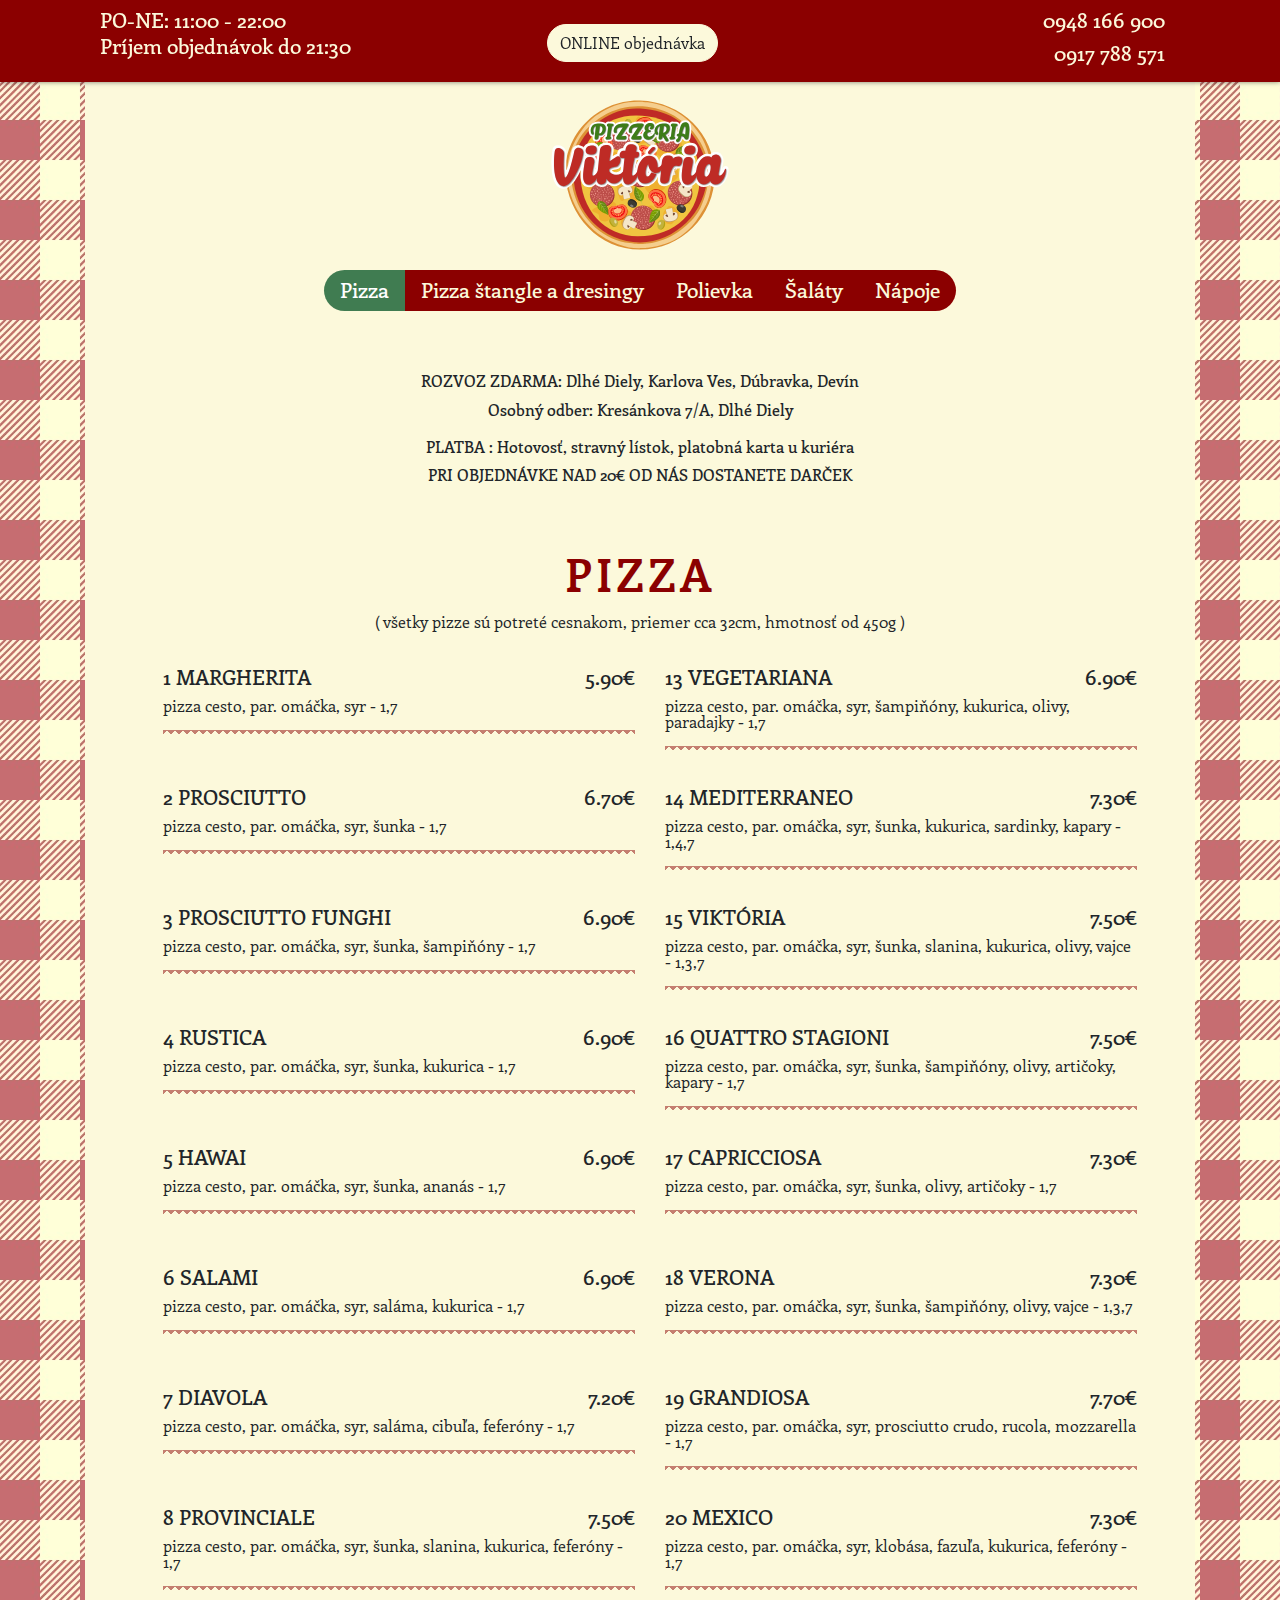
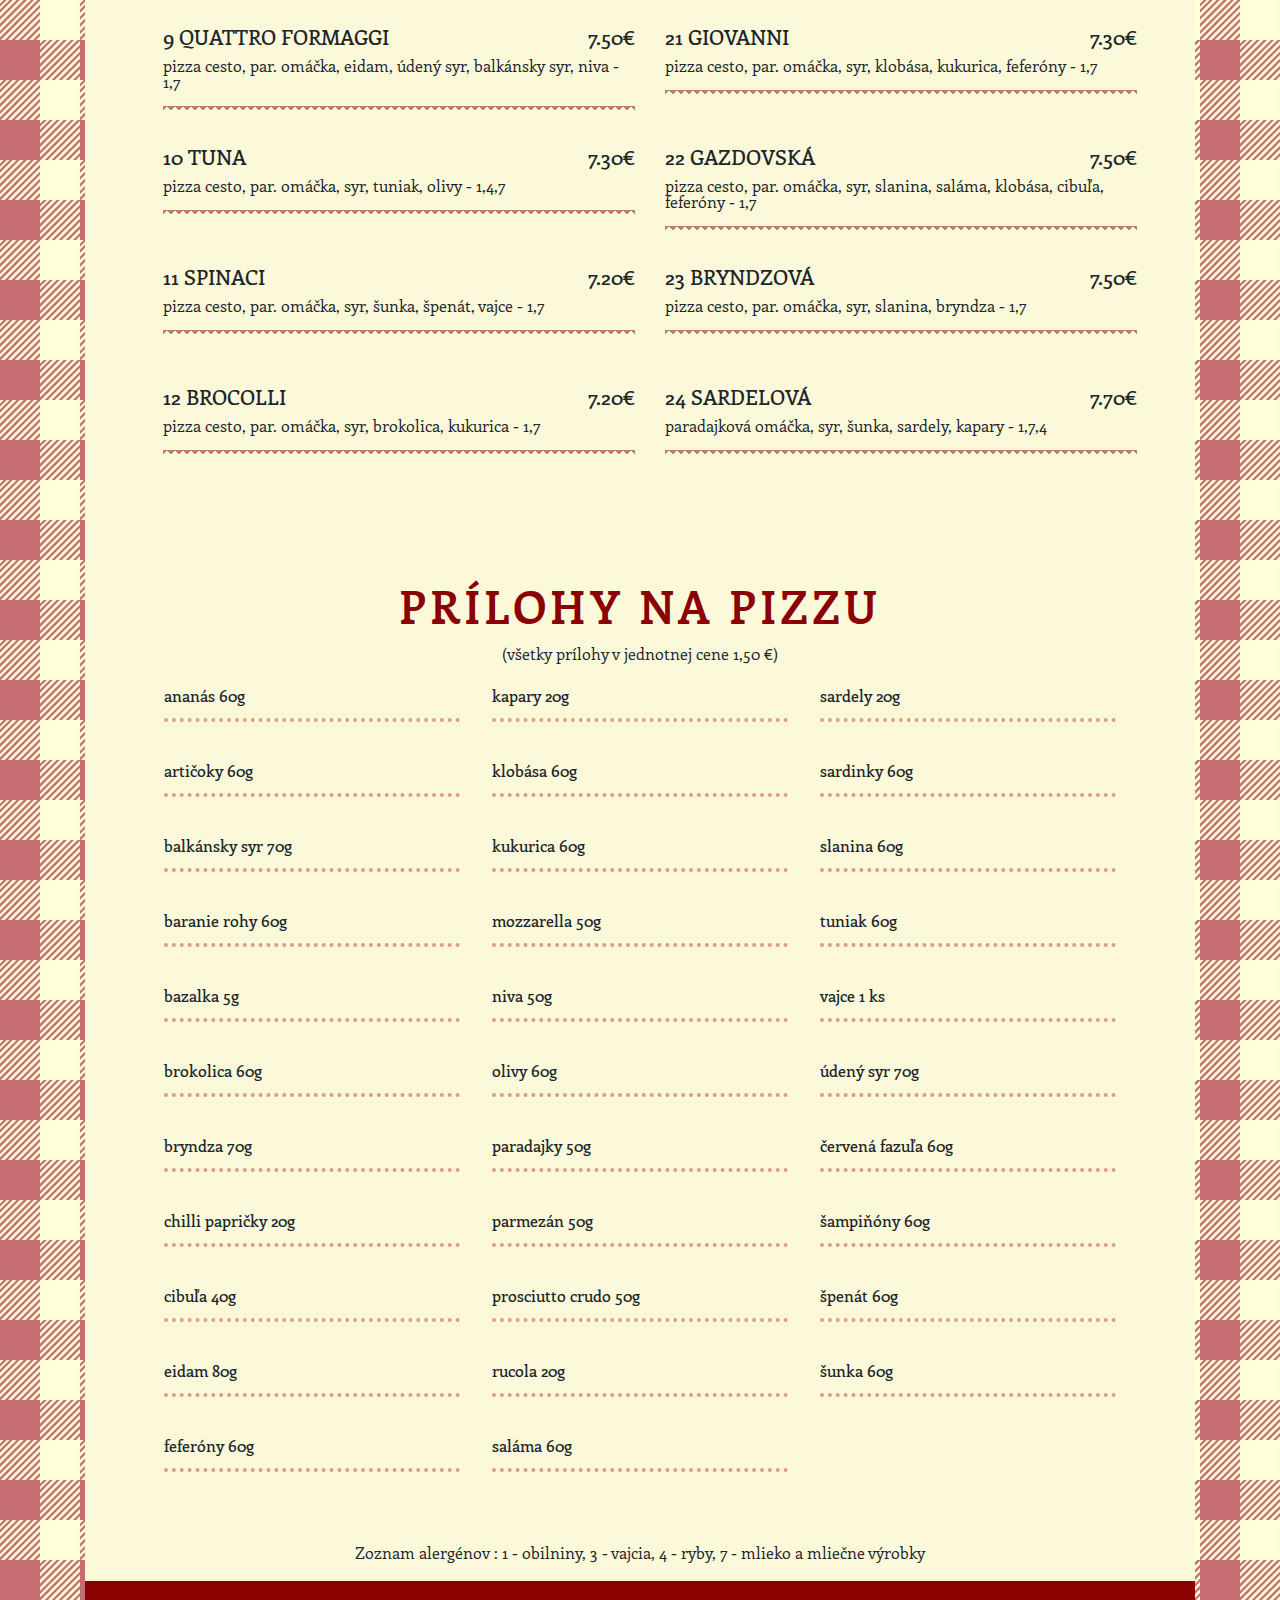
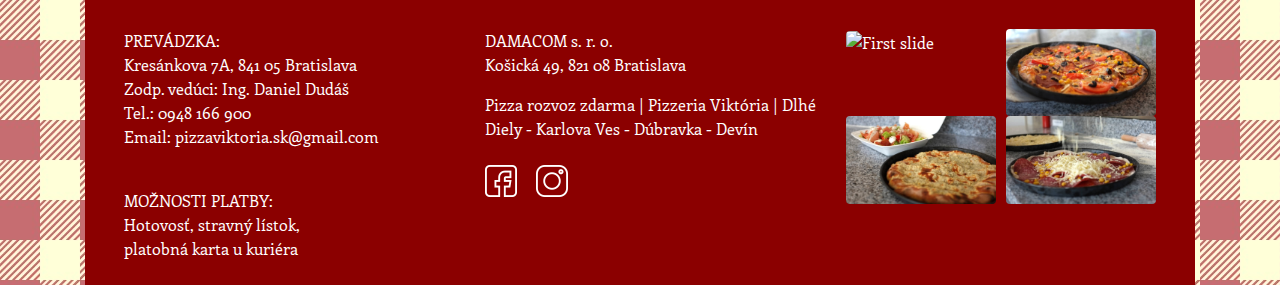
==== commit 1476f485: "Doplnenie link na online objednavku" ====
--- a/index.html
+++ b/index.html
@@ -57,7 +57,7 @@
                                 21:30</span>
                         </div>
                         <div class="col-lg-4 align-middle text-center mt-3 d-none d-lg-block">
-                            <a class="heartbeat btn btn-light rounded-pill" role="button" href="https://objednavky.pizzaviktoria.sk" >Online objednávka</a>
+                            <a class="heartbeat btn btn-light rounded-pill" role="button" href="https://objednavky.pizzaviktoria.sk" >ONLINE objednávka</a>
                         </div>
                         <div class="col-12 col-lg-4">
                             <div class="row no-gutters">
@@ -164,7 +164,7 @@
         <!--paticka linka na objednavky visible on mobile-->
         <div class="row fixed-bottom bg-danger pb-4 d-block d-lg-none">
             <div class="col text-center mt-3">
-                <a class="heartbeat btn btn-light rounded-pill" role="button" href="https://objednavky.pizzaviktoria.sk" >Online objednávka</a>
+                <a class="heartbeat btn btn-light rounded-pill" role="button" href="https://objednavky.pizzaviktoria.sk" >ONLINE objednávka</a>
             </div>
         </div>
         <footer>
